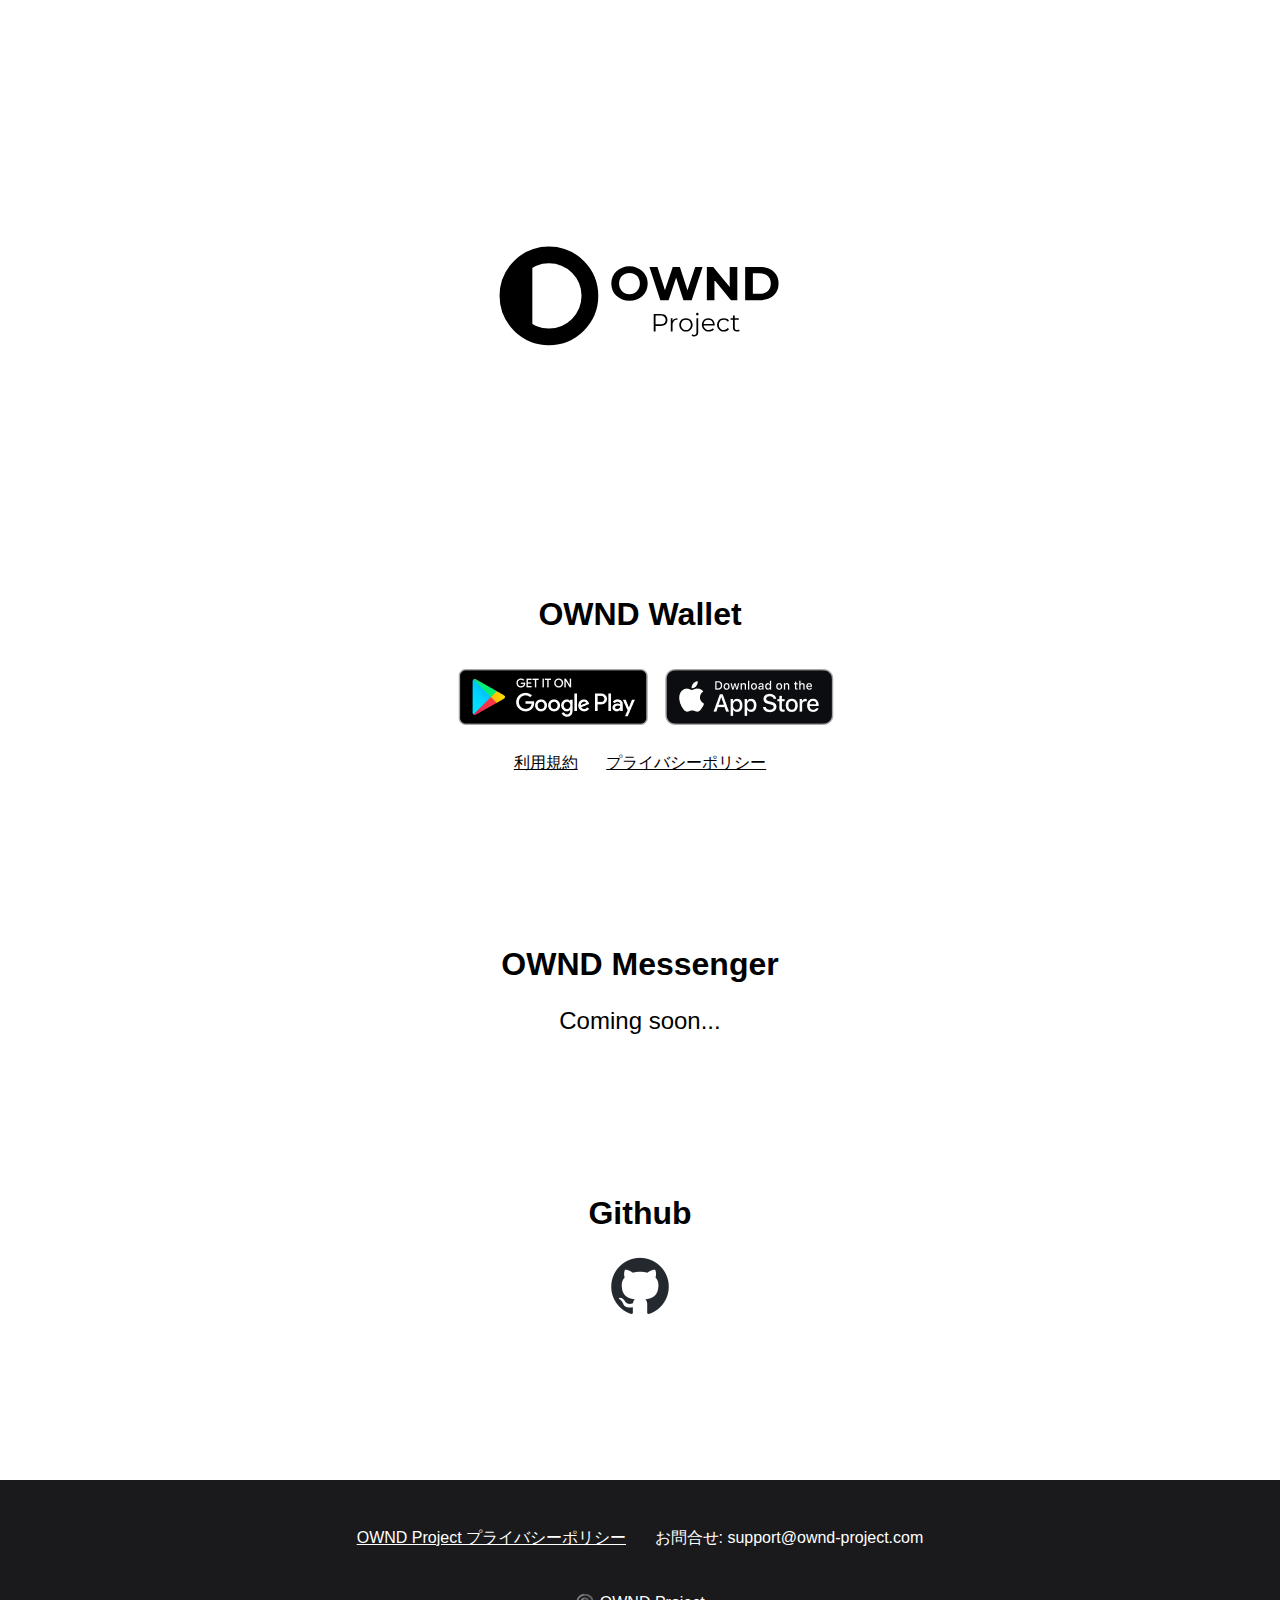
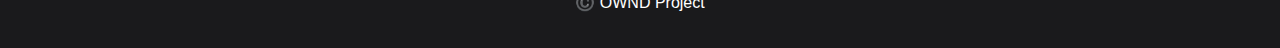
==== docs/index.html @ 933806d7 "Add the support mail address." ====
<!DOCTYPE html>
<html lang="ja">
  <head>
    <meta charset="UTF-8" />
    <meta
      name="description"
      content="OWNDプロジェクトは、個人が主体となるデジタルアイデンティティーの社会実装を目指し、よりトラストできるコミュニケーションを実現するための非営利プロジェクトです。"
    />
    <meta name="viewport" content="width=device-width, initial-scale=1" />
    <meta property="og:title" content="OWND Project" />
    <meta property="og:type" content="website" />
    <meta
      property="og:description"
      content="OWNDプロジェクトは、個人が主体となるデジタルアイデンティティーの社会実装を目指し、よりトラストできるコミュニケーションを実現するための非営利プロジェクトです。"
    />
    <meta property="og:url" content="https://www.ownd-project.com/" />
    <meta property="og:site_name" content="OWND Project" />
    <meta
      property="og:image"
      content="https://www.ownd-project.com/static/img/ogp.png"
    />
    <link
      rel="shortcut icon"
      type="image/x-icon"
      href="https://www.ownd-project.com/static/img/logo_only.png"
    />
    <link href="static/css/notosansjp.css" />
    <title>OWND Project</title>
    <style>
      body {
        font-family: "Noto Sans JP", sans-serif;
        margin: 0;
        padding: 0;
        text-align: center;
      }
      .header {
        margin: 240px 0;
      }
      .app-buttons {
        margin: 24px;
      }
      .app-button {
        display: inline-block;
        margin: 12px;
      }
      .span-text {
        display: inline-block;
        margin: 12px;
      }
      .span-link {
        color: #000000;
      }
      .github-logo {
        height: 60px;
      }
      .feature {
        margin: 160px 0;
      }
      .feature-title {
        font-weight: bold;
        font-size: 32px;
        margin-bottom: 24px;
      }
      .feature-text {
        font-size: 24px;
      }
      .footer {
        background: #1a1a1c;
        color: #ffffff;
        font-size: 16px;
        padding: 20px 0;
      }
      .footer-link {
        color: #ffffff;
      }
    </style>
  </head>
  <body>
    <div class="header">
      <img src="static/img/ownd-project-logo.svg" alt="OWND Project Logo" />
    </div>

    <div class="feature">
      <div class="feature-title">OWND Wallet</div>
      <div class="app-buttons">
        <a href="" class="app-button">
          <img
            class="app-button-google"
            src="static/img/google-play.png"
            alt="Get it on Google Play"
          />
        </a>
        <img
          class="app-button-apple"
          src="static/img/app-store.png"
          alt="Download on the App Store"
        />
        <div>
          <span class="span-text"
            ><a href="wallet/tos/index.html" class="span-link"
              >利用規約</a
            ></span
          >
          <span class="span-text"
            ><a href="wallet/privacy/index.html" class="span-link"
              >プライバシーポリシー</a
            ></span
          >
        </div>
      </div>
    </div>

    <div class="feature">
      <div class="feature-title">OWND Messenger</div>
      <div class="feature-text">Coming soon...</div>
    </div>

    <div class="feature">
      <div class="feature-title">Github</div>
      <a href="https://github.com/OWND-Project/" class="github-button">
        <img
          class="github-logo"
          src="static/img/github-mark.png"
          alt="Catch up the OWND Project"
        />
      </a>
    </div>

    <div class="footer">
      <span class="span-text"
        ><a href="project/privacy/index.html" class="footer-link">
          <p>OWND Project プライバシーポリシー</p></a
        ></span
      >
      <span class="span-text">
        <p>お問合せ:&nbsp;support@ownd-project.com</p>
      </span>
      <p>©️ OWND Project</p>
    </div>
  </body>
</html>
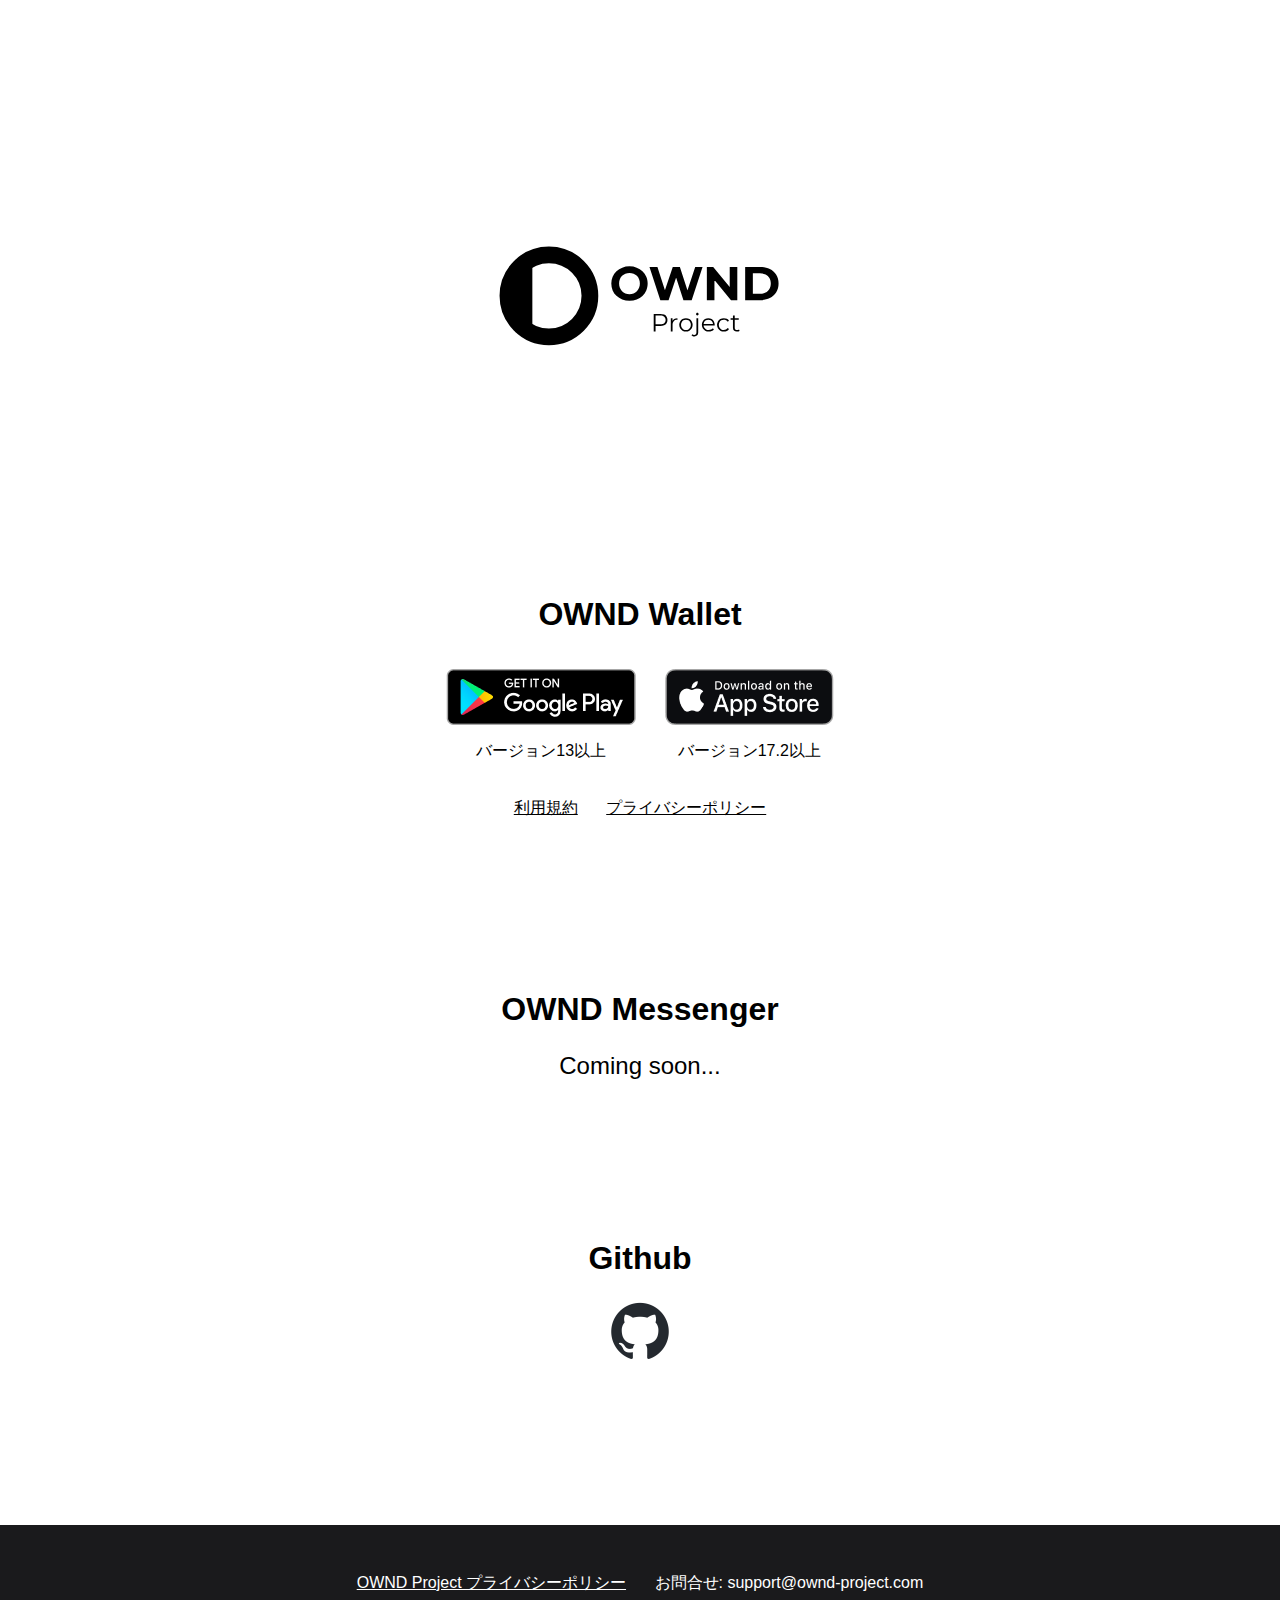
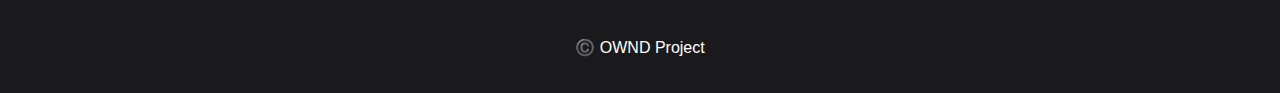
==== commit 630256b4: "Move html styles to css files and create the index page of OWND Messenger." ====
--- a/docs/index.html
+++ b/docs/index.html
@@ -25,55 +25,8 @@
       href="https://www.ownd-project.com/static/img/logo_only.png"
     />
     <link href="static/css/notosansjp.css" />
+    <link rel="stylesheet" href="static/css/main.css" />
     <title>OWND Project</title>
-    <style>
-      body {
-        font-family: "Noto Sans JP", sans-serif;
-        margin: 0;
-        padding: 0;
-        text-align: center;
-      }
-      .header {
-        margin: 240px 0;
-      }
-      .app-buttons {
-        margin: 24px;
-      }
-      .app-button {
-        display: inline-block;
-        margin: 12px;
-      }
-      .span-text {
-        display: inline-block;
-        margin: 12px;
-      }
-      .span-link {
-        color: #000000;
-      }
-      .github-logo {
-        height: 60px;
-      }
-      .feature {
-        margin: 160px 0;
-      }
-      .feature-title {
-        font-weight: bold;
-        font-size: 32px;
-        margin-bottom: 24px;
-      }
-      .feature-text {
-        font-size: 24px;
-      }
-      .footer {
-        background: #1a1a1c;
-        color: #ffffff;
-        font-size: 16px;
-        padding: 20px 0;
-      }
-      .footer-link {
-        color: #ffffff;
-      }
-    </style>
   </head>
   <body>
     <div class="header">
@@ -83,18 +36,28 @@
     <div class="feature">
       <div class="feature-title">OWND Wallet</div>
       <div class="app-buttons">
-        <a href="" class="app-button">
-          <img
-            class="app-button-google"
-            src="static/img/google-play.png"
-            alt="Get it on Google Play"
-          />
-        </a>
-        <img
-          class="app-button-apple"
-          src="static/img/app-store.png"
-          alt="Download on the App Store"
-        />
+        <div class="app-button">
+          <a
+            href="https://play.google.com/store/apps/details?id=com.ownd_project.tw2023_wallet_android"
+            target="_blank"
+            rel="noopener"
+          >
+            <img
+              class="app-button-google"
+              src="static/img/google-play.png"
+              alt="Get it on Google Play"
+            /><br /><span class="span-text">バージョン13以上</span></a
+          >
+        </div>
+        <div class="app-button">
+          <a href="" target="_blank" rel="noopener">
+            <img
+              class="app-button-apple"
+              src="static/img/app-store.png"
+              alt="Download on the App Store"
+            /><br /><span class="span-text">バージョン17.2以上</span></a
+          >
+        </div>
         <div>
           <span class="span-text"
             ><a href="wallet/tos/index.html" class="span-link"
@@ -117,7 +80,12 @@
 
     <div class="feature">
       <div class="feature-title">Github</div>
-      <a href="https://github.com/OWND-Project/" class="github-button">
+      <a
+        href="https://github.com/OWND-Project/"
+        target="_blank"
+        rel="noopener"
+        class="github-button"
+      >
         <img
           class="github-logo"
           src="static/img/github-mark.png"
@@ -132,7 +100,7 @@
           <p>OWND Project プライバシーポリシー</p></a
         ></span
       >
-      <span class="span-text">
+      <span class="footer-text">
         <p>お問合せ:&nbsp;support@ownd-project.com</p>
       </span>
       <p>©️ OWND Project</p>
--- a/docs/static/css/main.css
+++ b/docs/static/css/main.css
@@ -0,0 +1,52 @@
+body {
+  font-family: "Noto Sans JP", sans-serif;
+  margin: 0;
+  padding: 0;
+  text-align: center;
+}
+.header {
+  margin: 240px 0;
+}
+.app-buttons {
+  margin: 24px;
+}
+.app-button {
+  display: inline-block;
+  margin: 12px;
+}
+.span-text {
+  display: inline-block;
+  color: #000000;
+  margin: 12px;
+}
+.span-link {
+  color: #000000;
+}
+.github-logo {
+  height: 60px;
+}
+.feature {
+  margin: 160px 0;
+}
+.feature-title {
+  font-weight: bold;
+  font-size: 32px;
+  margin-bottom: 24px;
+}
+.feature-text {
+  font-size: 24px;
+}
+.footer {
+  background: #1a1a1c;
+  color: #ffffff;
+  font-size: 16px;
+  padding: 20px 0;
+}
+.footer-link {
+  color: #ffffff;
+}
+.footer-text {
+    display: inline-block;
+    color: #ffffff;
+    margin: 12px;
+}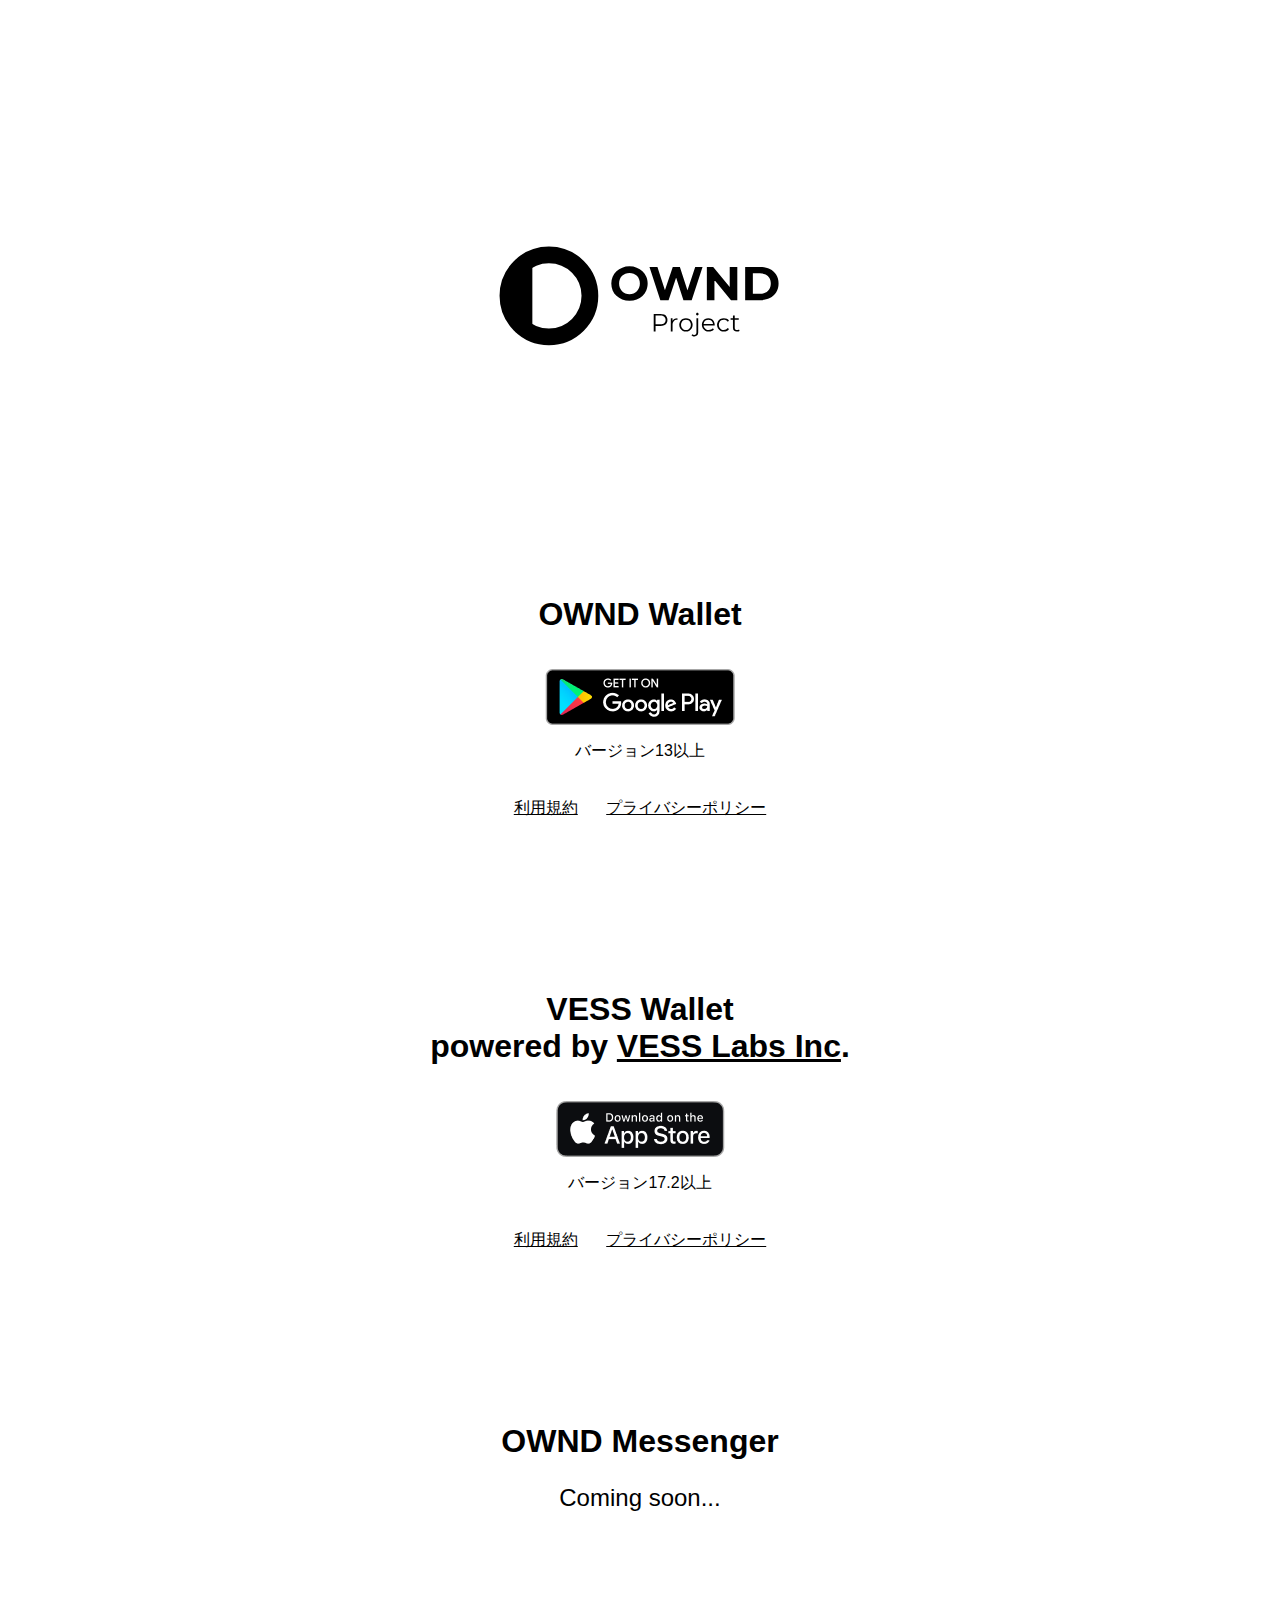
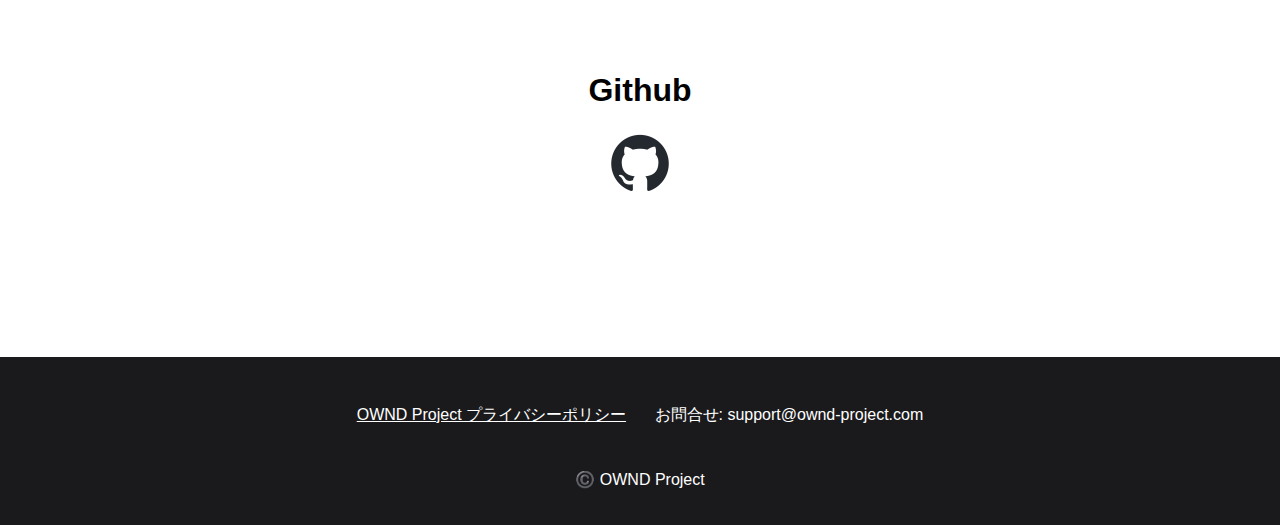
==== commit 2d9317bd: "Add iOS App info." ====
--- a/docs/index.html
+++ b/docs/index.html
@@ -49,8 +49,48 @@
             /><br /><span class="span-text">バージョン13以上</span></a
           >
         </div>
+        <!--
         <div class="app-button">
-          <a href="" target="_blank" rel="noopener">
+          <a
+            href=""
+            target="_blank"
+            rel="noopener"
+          >
+            <img
+              class="app-button-apple"
+              src="static/img/app-store.png"
+              alt="Download on the App Store"
+            /><br /><span class="span-text">バージョン17.2以上</span></a
+          >
+        </div>
+        -->
+        <div>
+          <span class="span-text"
+            ><a href="wallet/tos/index.html" class="span-link"
+              >利用規約</a
+            ></span
+          >
+          <span class="span-text"
+            ><a href="wallet/privacy/index.html" class="span-link"
+              >プライバシーポリシー</a
+            ></span
+          >
+        </div>
+      </div>
+    </div>
+
+    <div class="feature">
+      <div class="feature-title">
+        VESS Wallet<br />powered by
+        <a href="https://www.vess.id/" class="span-link">VESS Labs Inc</a>.
+      </div>
+      <div class="app-buttons">
+        <div class="app-button">
+          <a
+            href="https://apps.apple.com/us/app/vess/id6475949600"
+            target="_blank"
+            rel="noopener"
+          >
             <img
               class="app-button-apple"
               src="static/img/app-store.png"
@@ -60,12 +100,16 @@
         </div>
         <div>
           <span class="span-text"
-            ><a href="wallet/tos/index.html" class="span-link"
+            ><a
+              href="https://vesslabs.notion.site/VESS-iOS-Terms-of-Use-180fe834450b4782a6948b59ea864544"
+              class="span-link"
               >利用規約</a
             ></span
           >
           <span class="span-text"
-            ><a href="wallet/privacy/index.html" class="span-link"
+            ><a
+              href="https://vesslabs.notion.site/VESS-Privacy-Policy-b22d5bcda02e43189c202ec952467a0d"
+              class="span-link"
               >プライバシーポリシー</a
             ></span
           >
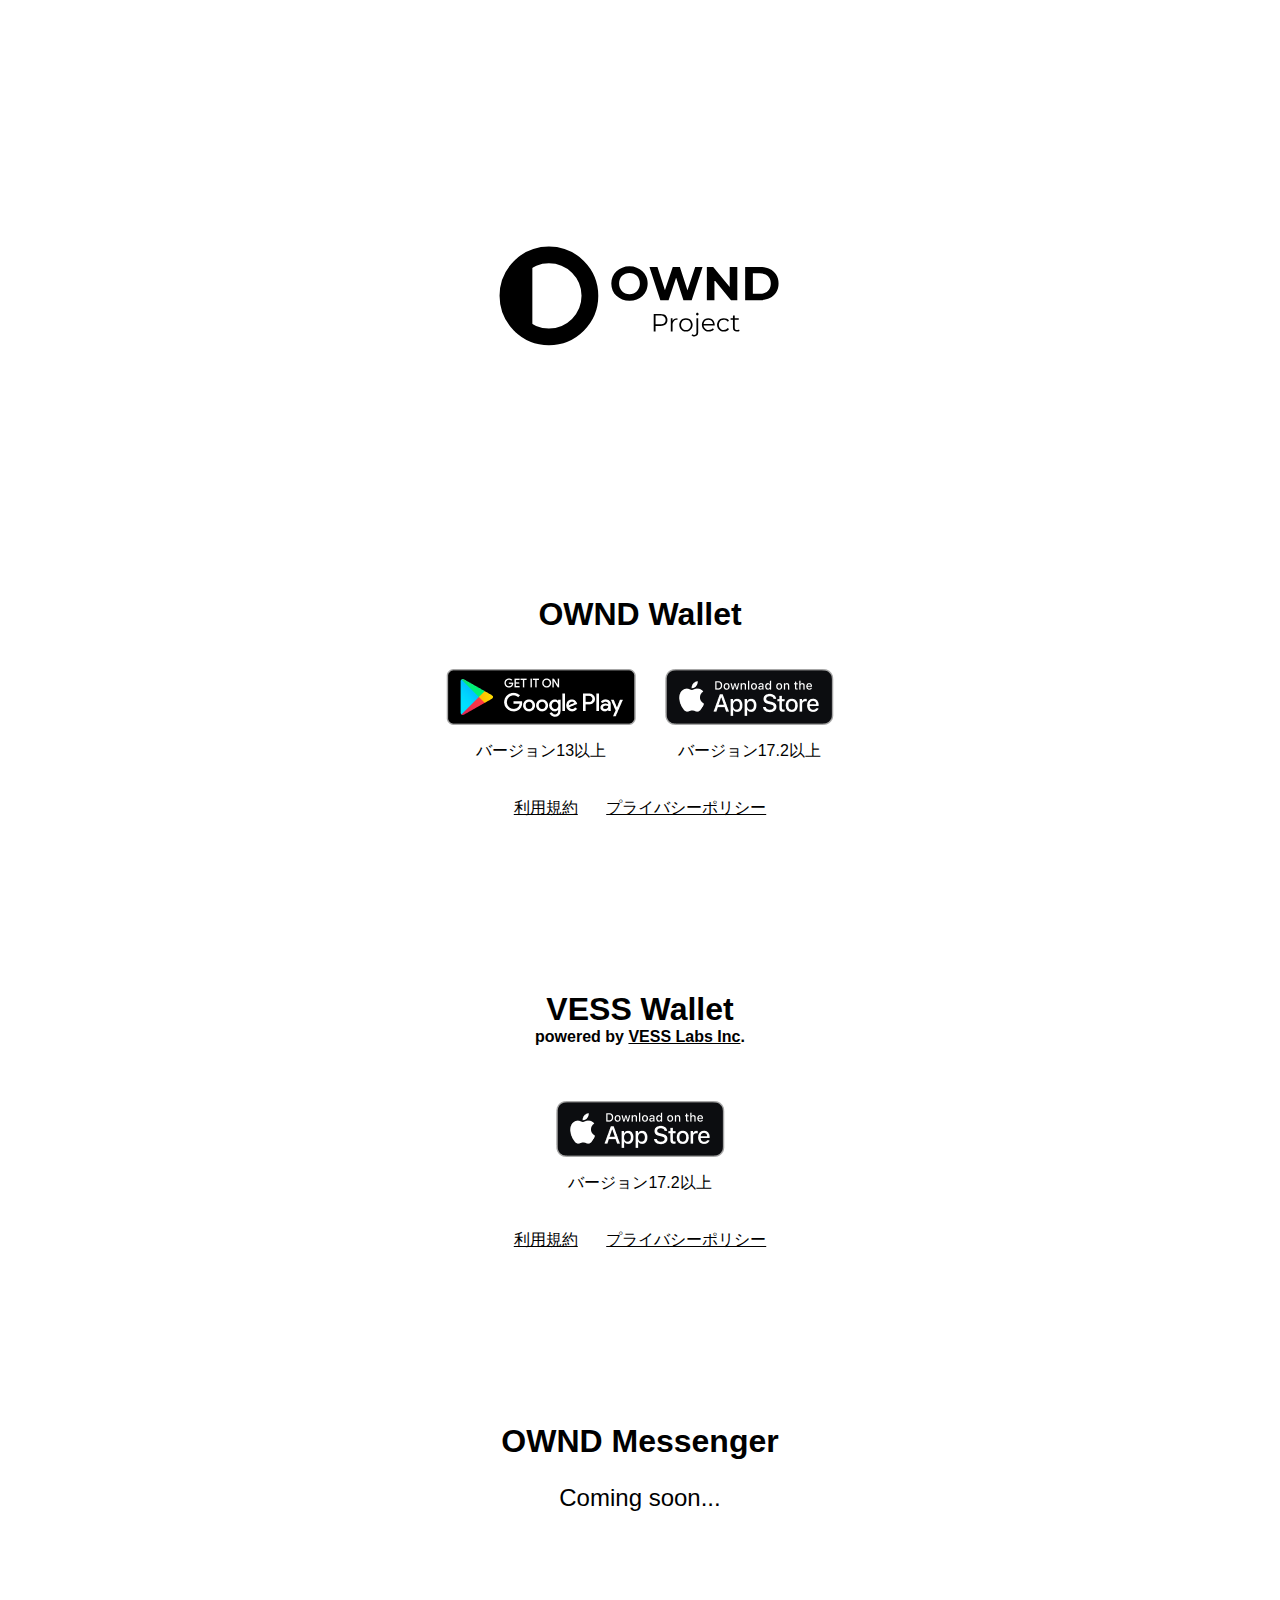
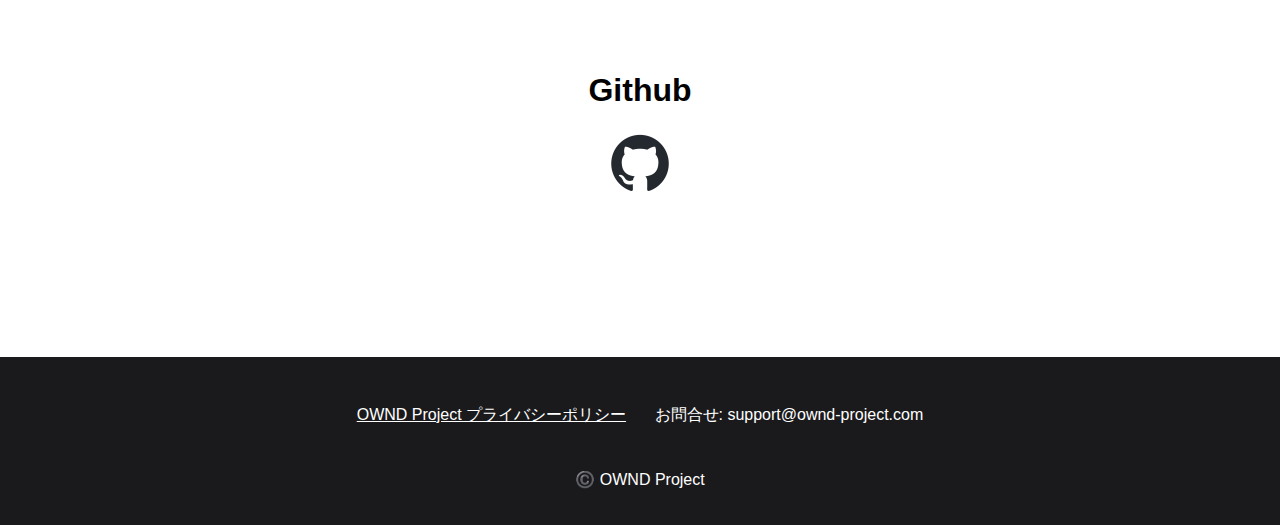
==== commit e0376d06: "Add iOS info." ====
--- a/docs/index.html
+++ b/docs/index.html
@@ -49,10 +49,9 @@
             /><br /><span class="span-text">バージョン13以上</span></a
           >
         </div>
-        <!--
         <div class="app-button">
           <a
-            href=""
+            href="https://apps.apple.com/app/ownd-wallet/id6476257800"
             target="_blank"
             rel="noopener"
           >
@@ -63,7 +62,6 @@
             /><br /><span class="span-text">バージョン17.2以上</span></a
           >
         </div>
-        -->
         <div>
           <span class="span-text"
             ><a href="wallet/tos/index.html" class="span-link"
@@ -81,8 +79,8 @@
 
     <div class="feature">
       <div class="feature-title">
-        VESS Wallet<br />powered by
-        <a href="https://www.vess.id/" class="span-link">VESS Labs Inc</a>.
+        VESS Wallet<br /><span class="feature-text2">powered by
+        <a href="https://www.vess.id/" class="span-link">VESS Labs Inc</a>.</span>
       </div>
       <div class="app-buttons">
         <div class="app-button">
--- a/docs/static/css/main.css
+++ b/docs/static/css/main.css
@@ -36,6 +36,10 @@
 .feature-text {
   font-size: 24px;
 }
+.feature-text2 {
+  vertical-align: top;
+  font-size: 16px;
+}
 .footer {
   background: #1a1a1c;
   color: #ffffff;
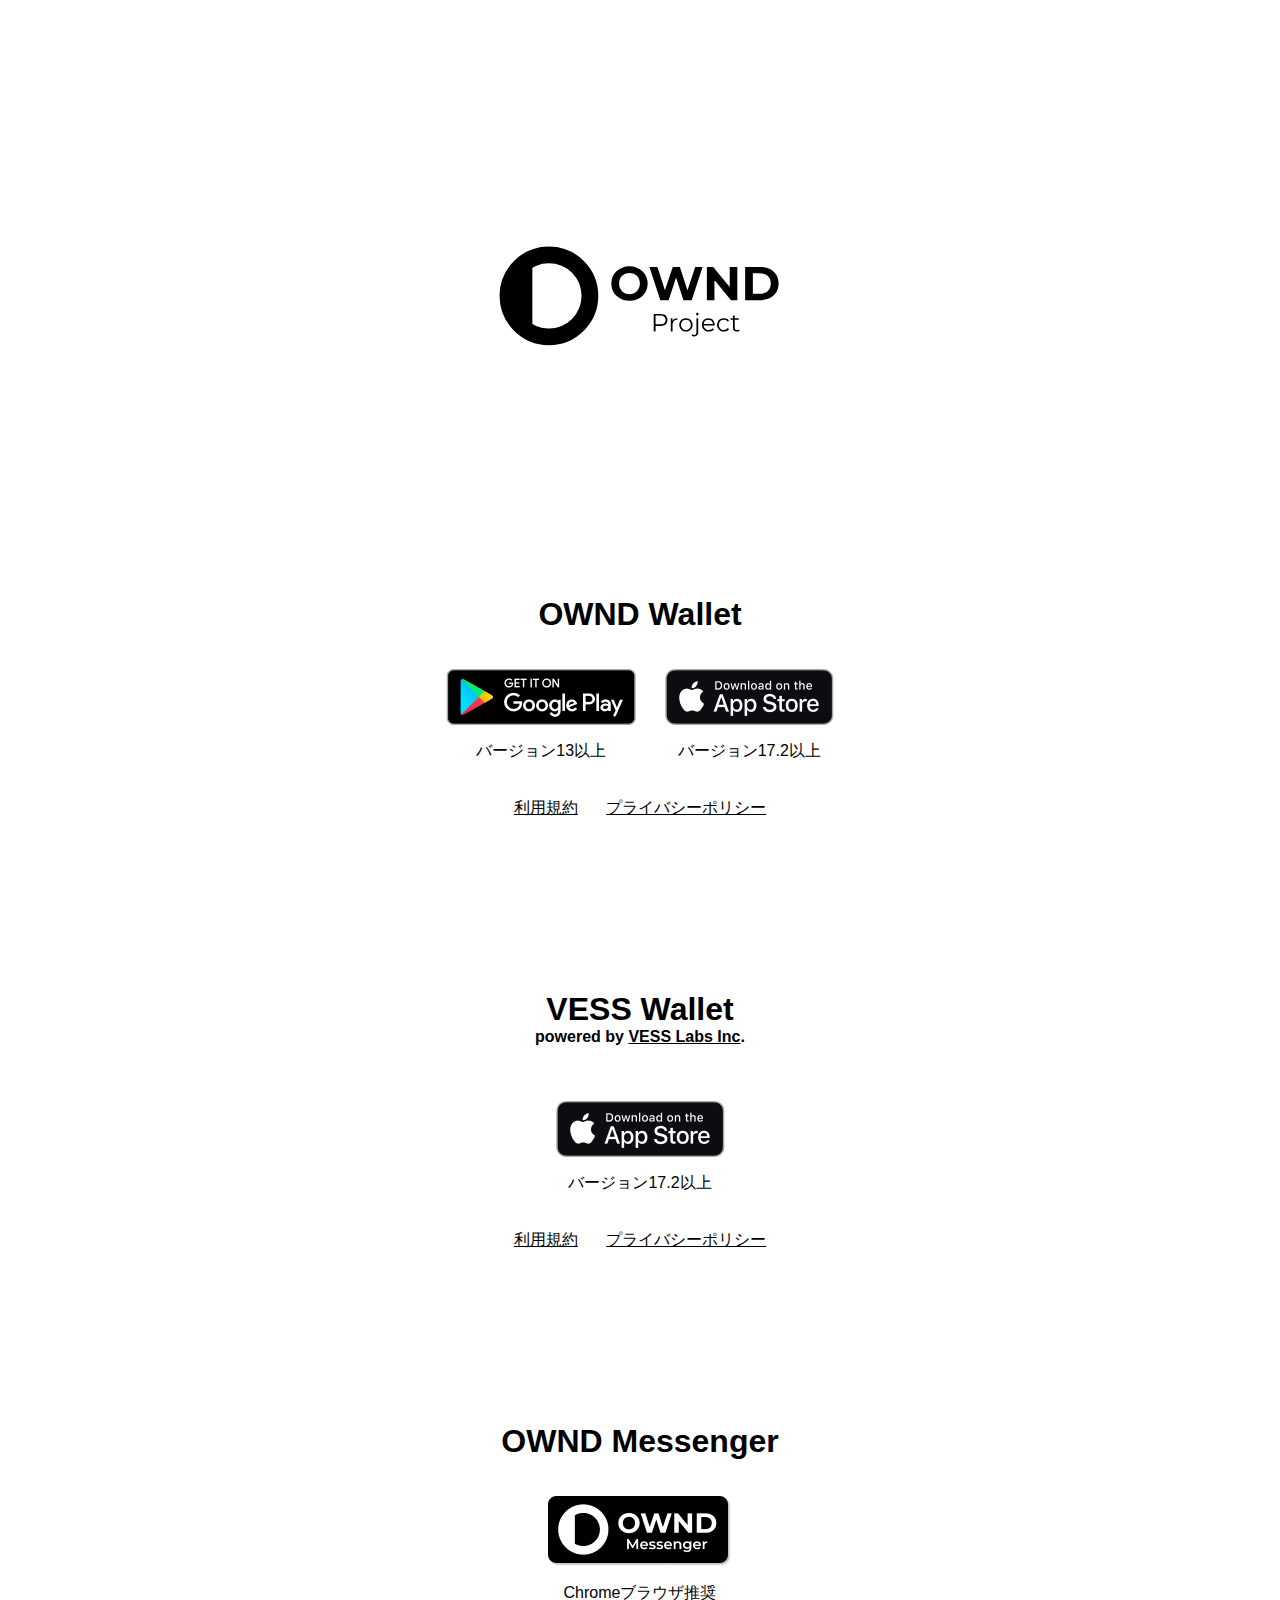
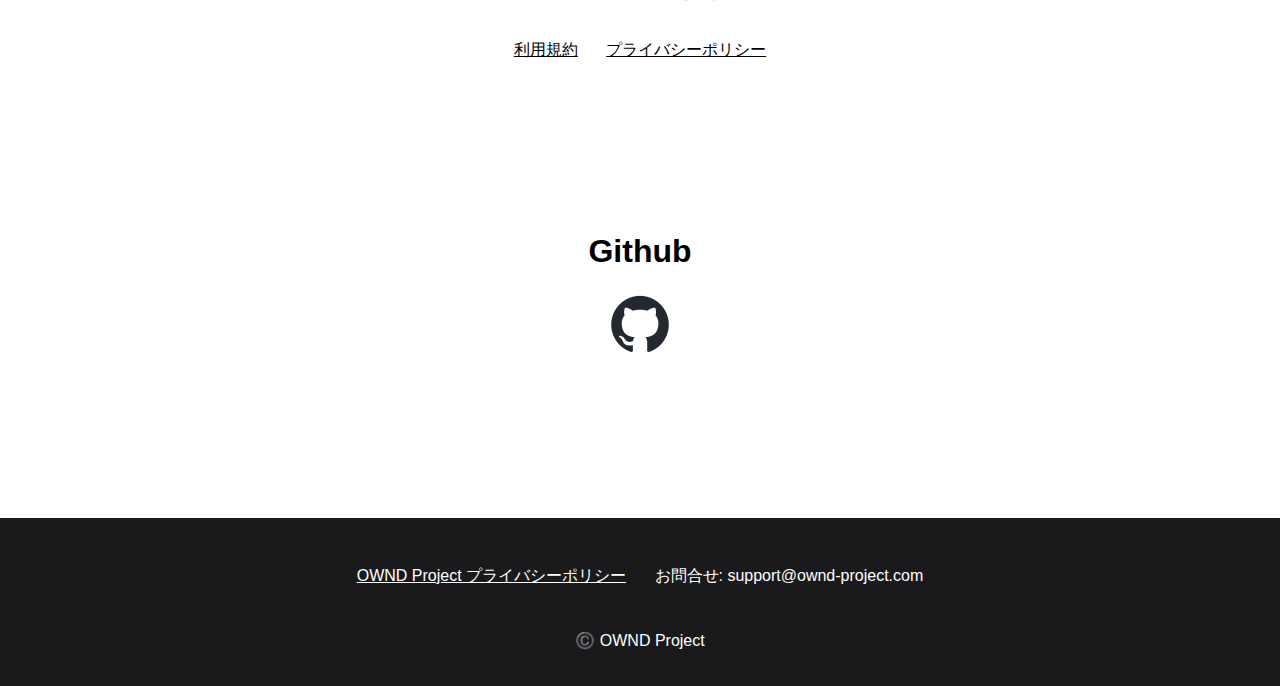
==== commit 1c3762e2: "Add ownd messenger info." ====
--- a/docs/index.html
+++ b/docs/index.html
@@ -117,7 +117,33 @@
 
     <div class="feature">
       <div class="feature-title">OWND Messenger</div>
-      <div class="feature-text">Coming soon...</div>
+      <div class="app-buttons">
+        <div class="app-button">
+          <a
+            href="https://messenger.ownd-project.com/"
+            target="_blank"
+            rel="noopener"
+          >
+            <img
+              class="app-button-google"
+              src="static/img/ownd-messenger-button.png"
+              alt="Go to OWND Messenger"
+            /><br /><span class="span-text">Chromeブラウザ推奨</span></a
+          >
+        </div>
+        <div>
+          <span class="span-text"
+            ><a href="messenger/tos/index.html" class="span-link"
+              >利用規約</a
+            ></span
+          >
+          <span class="span-text"
+            ><a href="messenger/privacy/index.html" class="span-link"
+              >プライバシーポリシー</a
+            ></span
+          >
+        </div>
+      </div>
     </div>
 
     <div class="feature">
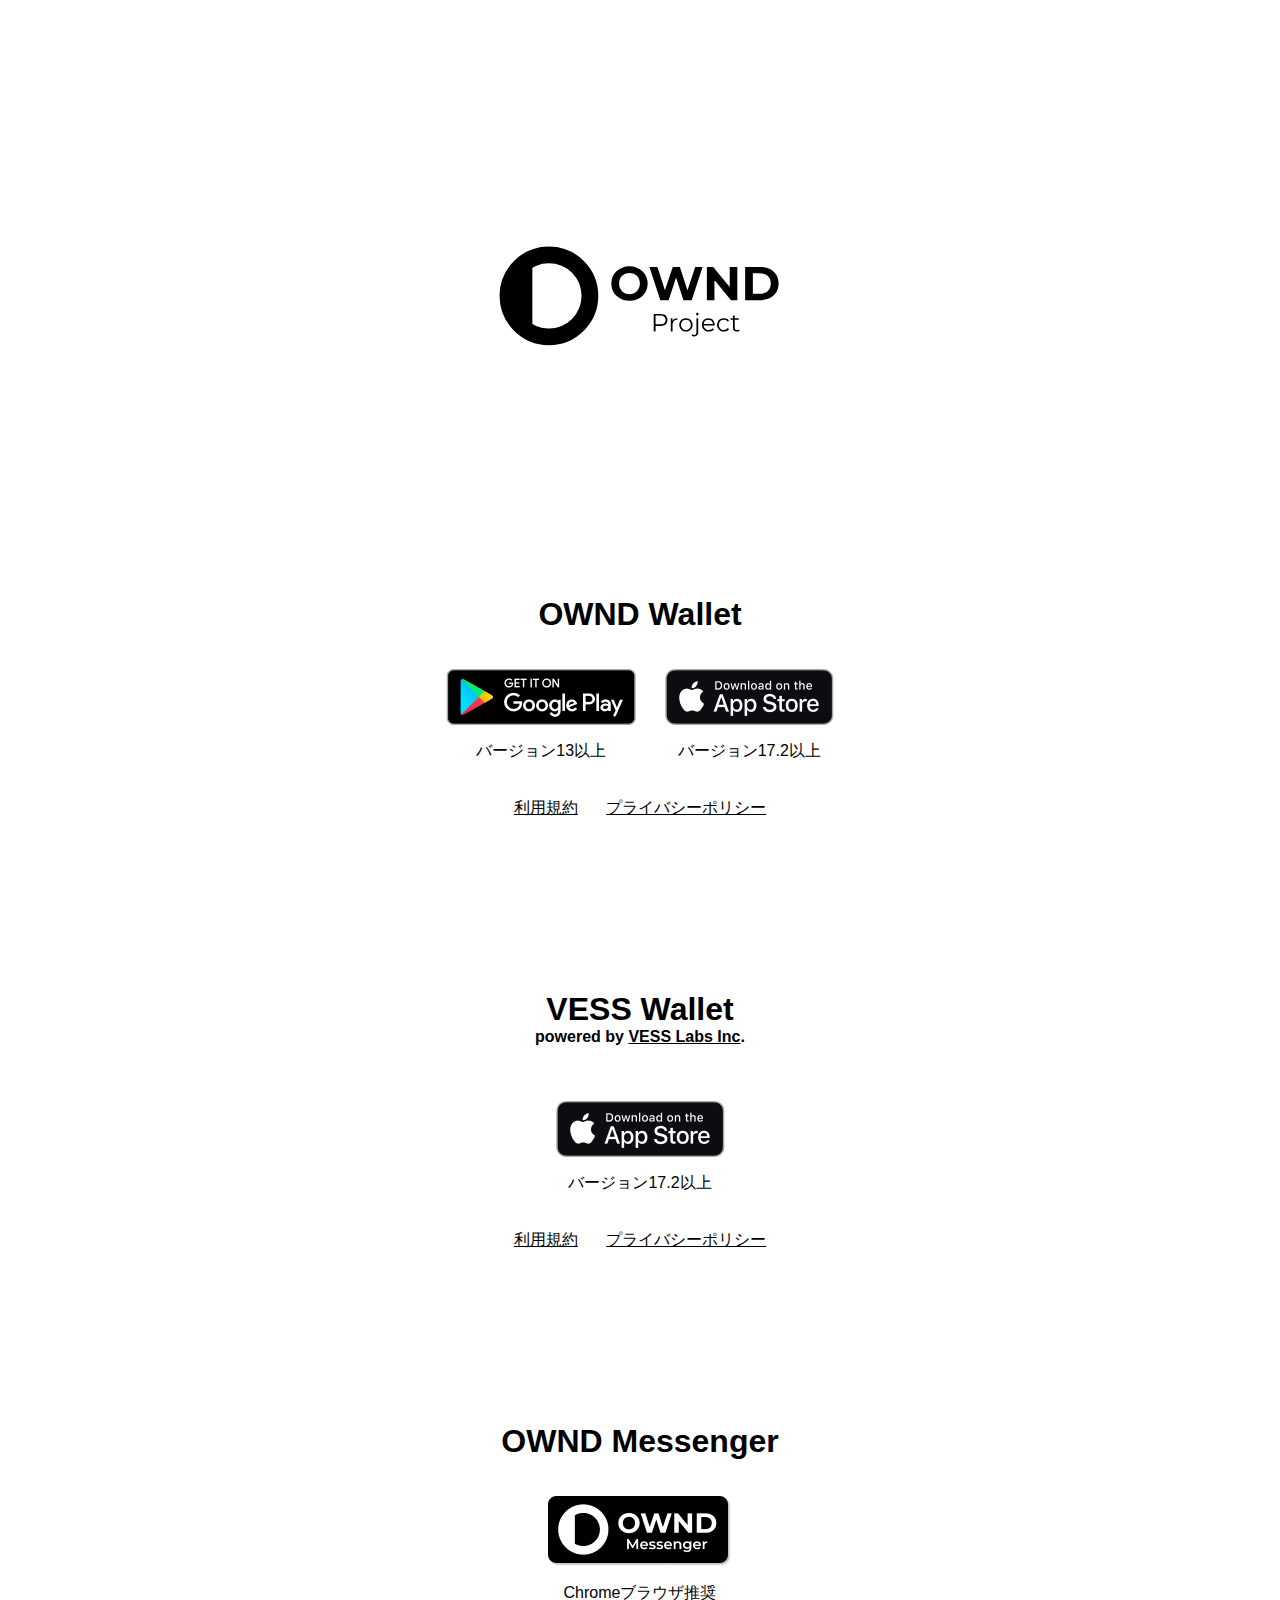
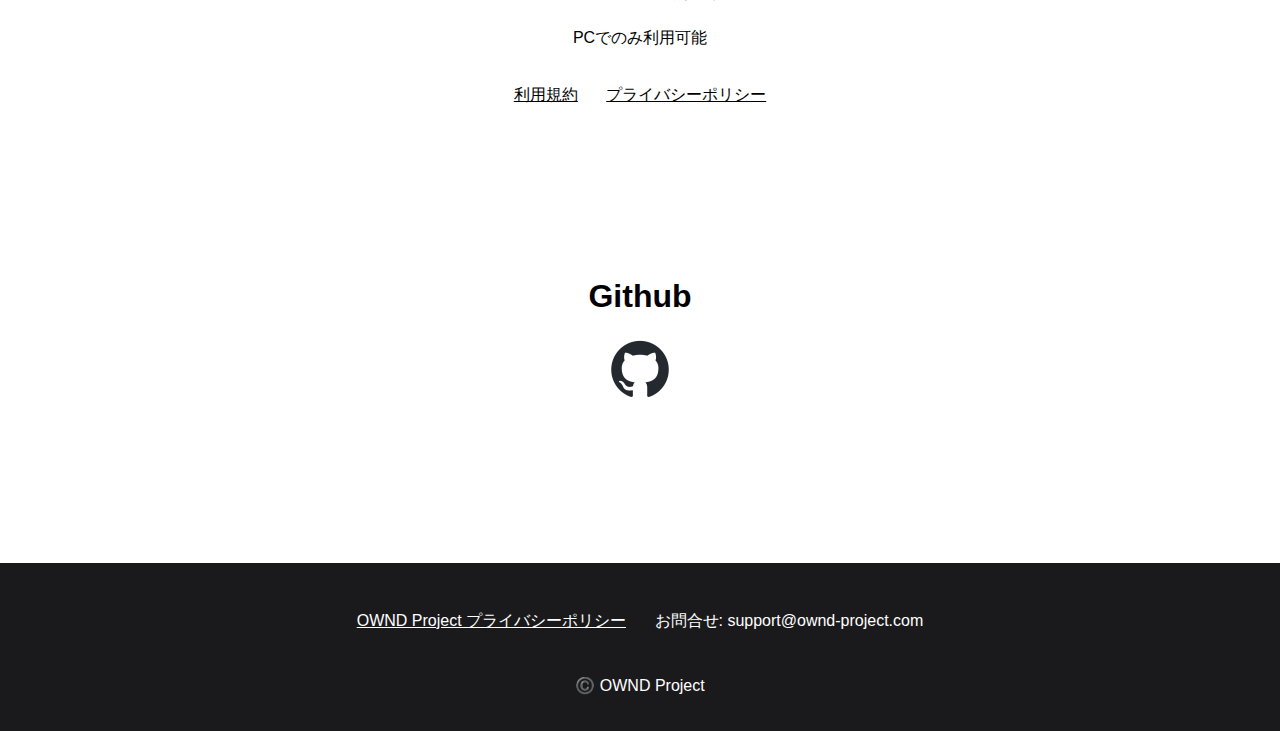
==== commit 3a36b1bf: "Add messenger instruction" ====
--- a/docs/index.html
+++ b/docs/index.html
@@ -128,8 +128,10 @@
               class="app-button-google"
               src="static/img/ownd-messenger-button.png"
               alt="Go to OWND Messenger"
-            /><br /><span class="span-text">Chromeブラウザ推奨</span></a
-          >
+            />
+            <br /><span class="span-text">Chromeブラウザ推奨</span>
+            <br /><span class="span-text">PCでのみ利用可能</span>
+          </a>
         </div>
         <div>
           <span class="span-text"
